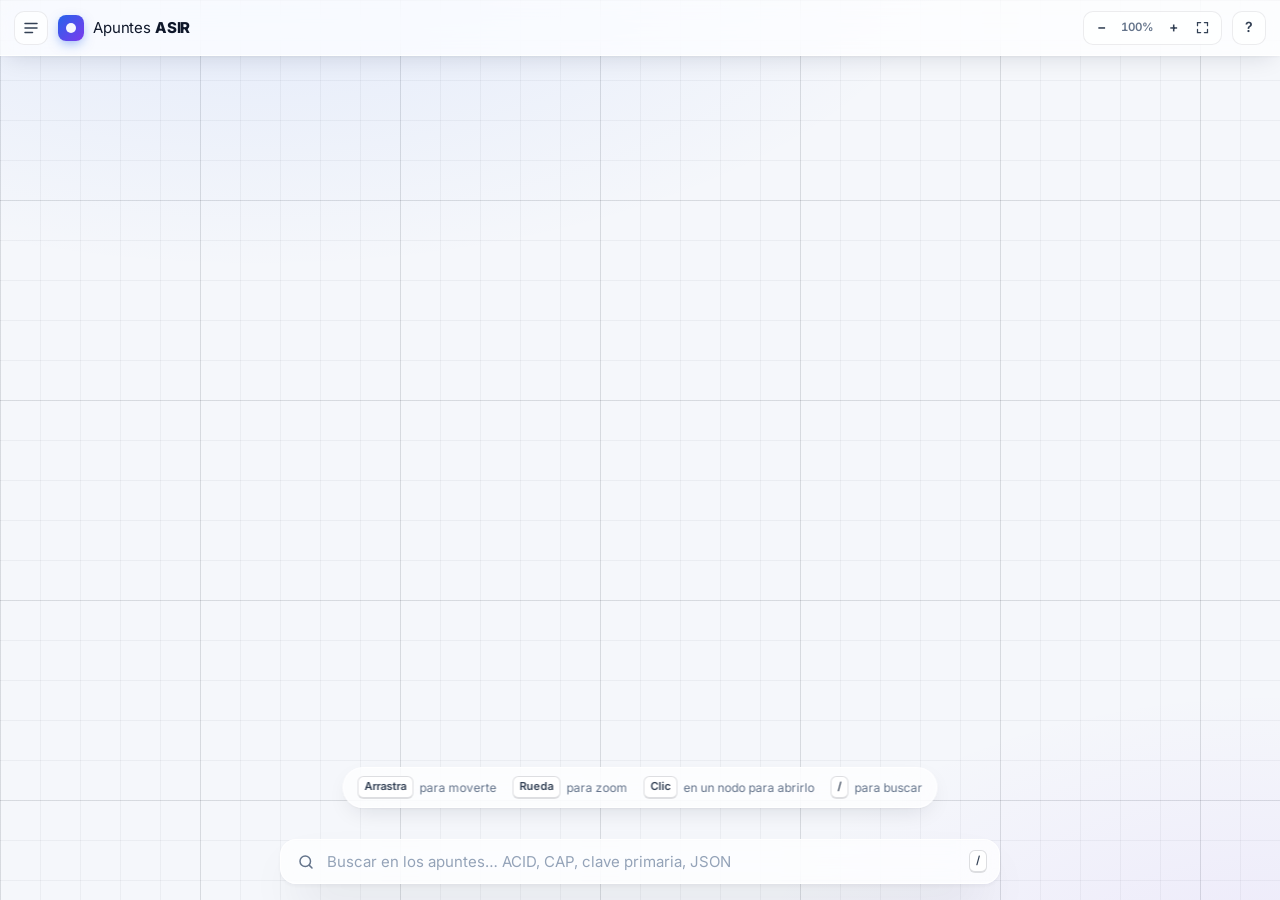
==== index.html @ 87bd4ec3 "feat(ui): index.html + estilos glass blancos (topbar, índice, panel con pestañas, buscador, ayuda)" ====
<!DOCTYPE html>
<html lang="es">
<head>
  <meta charset="UTF-8">
  <meta name="viewport" content="width=device-width, initial-scale=1.0">
  <title>Apuntes ASIR · Mapa de conocimiento</title>
  <meta name="description" content="Mapa interactivo de apuntes de ASIR: nodos navegables sobre una malla infinita, índice por materias y buscador.">
  <meta name="theme-color" content="#f5f7fb">
  <link rel="icon" href="data:image/svg+xml,%3Csvg xmlns='http://www.w3.org/2000/svg' viewBox='0 0 32 32'%3E%3Crect width='32' height='32' rx='8' fill='%232563eb'/%3E%3Ccircle cx='16' cy='16' r='4' fill='white'/%3E%3Ccircle cx='8' cy='9' r='2.5' fill='white' opacity='.8'/%3E%3Ccircle cx='24' cy='9' r='2.5' fill='white' opacity='.8'/%3E%3Ccircle cx='16' cy='26' r='2.5' fill='white' opacity='.8'/%3E%3Cpath d='M16 16L8 9M16 16l8-7M16 16v10' stroke='white' stroke-width='1.4' opacity='.7'/%3E%3C/svg%3E">
  <link rel="preconnect" href="https://fonts.googleapis.com">
  <link rel="preconnect" href="https://fonts.gstatic.com" crossorigin>
  <link href="https://fonts.googleapis.com/css2?family=Inter:wght@400;500;600;700;800&family=JetBrains+Mono:wght@400;500&display=swap" rel="stylesheet">
  <link rel="stylesheet" href="assets/style.css">
</head>
<body>

  <!-- ====== Barra superior ====== -->
  <header class="topbar glass">
    <div class="topbar-left">
      <button id="toggle-index" class="icon-btn" title="Índice (I)" aria-label="Mostrar índice">
        <svg viewBox="0 0 24 24" width="18" height="18" fill="none" stroke="currentColor" stroke-width="2" stroke-linecap="round"><path d="M4 6h16M4 12h16M4 18h10"/></svg>
      </button>
      <a class="brand" href="./" title="Inicio">
        <span class="brand-logo"></span>
        <span class="brand-text">Apuntes <strong>ASIR</strong></span>
      </a>
      <nav class="crumbs" id="crumbs" aria-label="Ruta"></nav>
    </div>
    <div class="topbar-right">
      <div class="legend" id="legend"></div>
      <div class="seg">
        <button id="zoom-out" title="Alejar (−)">−</button>
        <span id="zoom-label">100%</span>
        <button id="zoom-in" title="Acercar (+)">+</button>
        <button id="zoom-fit" title="Ver todo (F)">
          <svg viewBox="0 0 24 24" width="15" height="15" fill="none" stroke="currentColor" stroke-width="2" stroke-linecap="round"><path d="M4 9V4h5M20 9V4h-5M4 15v5h5M20 15v5h-5"/></svg>
        </button>
      </div>
      <button id="help-btn" class="icon-btn" title="Ayuda (?)" aria-label="Ayuda">?</button>
    </div>
  </header>

  <!-- ====== Índice lateral (árbol) ====== -->
  <aside id="index" class="index glass" aria-label="Índice de apuntes">
    <div class="index-head">
      <span class="index-title">Índice</span>
      <div class="index-actions">
        <button id="index-expand" class="mini" title="Expandir todo">Expandir</button>
        <button id="index-collapse" class="mini" title="Contraer todo">Contraer</button>
      </div>
    </div>
    <div class="index-body" id="index-body"></div>
    <div class="index-foot">
      <span id="stats"></span>
    </div>
  </aside>

  <!-- ====== Lienzo con malla infinita ====== -->
  <div id="viewport" class="viewport">
    <div id="world" class="world">
      <svg id="edges" class="edges"></svg>
      <div id="nodes" class="nodes"></div>
    </div>
    <div class="hint glass" id="hint">
      <span><kbd>Arrastra</kbd> para moverte</span>
      <span><kbd>Rueda</kbd> para zoom</span>
      <span><kbd>Clic</kbd> en un nodo para abrirlo</span>
      <span><kbd>/</kbd> para buscar</span>
    </div>
  </div>

  <!-- ====== Panel de detalle ====== -->
  <aside id="panel" class="panel glass" aria-hidden="true">
    <div class="panel-head">
      <div class="panel-head-text">
        <div class="panel-crumb" id="panel-crumb"></div>
        <h2 id="panel-title"></h2>
      </div>
      <div class="panel-head-actions">
        <button id="panel-prev" class="icon-btn" title="Anterior (←)">
          <svg viewBox="0 0 24 24" width="16" height="16" fill="none" stroke="currentColor" stroke-width="2" stroke-linecap="round" stroke-linejoin="round"><path d="M15 18l-6-6 6-6"/></svg>
        </button>
        <button id="panel-next" class="icon-btn" title="Siguiente (→)">
          <svg viewBox="0 0 24 24" width="16" height="16" fill="none" stroke="currentColor" stroke-width="2" stroke-linecap="round" stroke-linejoin="round"><path d="M9 18l6-6-6-6"/></svg>
        </button>
        <button id="panel-center" class="icon-btn" title="Centrar en el mapa">
          <svg viewBox="0 0 24 24" width="16" height="16" fill="none" stroke="currentColor" stroke-width="2" stroke-linecap="round"><circle cx="12" cy="12" r="3"/><path d="M12 2v4M12 18v4M2 12h4M18 12h4"/></svg>
        </button>
        <button id="panel-close" class="icon-btn" title="Cerrar (Esc)">
          <svg viewBox="0 0 24 24" width="16" height="16" fill="none" stroke="currentColor" stroke-width="2" stroke-linecap="round"><path d="M6 6l12 12M18 6L6 18"/></svg>
        </button>
      </div>
    </div>
    <div class="panel-tabs" role="tablist">
      <button class="tab active" data-tab="contenido" role="tab">Contenido</button>
      <button class="tab" data-tab="claves" role="tab">Ideas clave</button>
      <button class="tab" data-tab="relacionados" role="tab">Relacionados</button>
    </div>
    <div class="panel-body" id="panel-body">
      <section class="tabpane active" data-pane="contenido" id="pane-contenido"></section>
      <section class="tabpane" data-pane="claves" id="pane-claves"></section>
      <section class="tabpane" data-pane="relacionados" id="pane-relacionados"></section>
    </div>
    <div class="panel-foot">
      <span class="panel-foot-kind" id="panel-kind"></span>
      <span class="panel-foot-src" id="panel-src"></span>
    </div>
  </aside>

  <!-- ====== Buscador inferior ====== -->
  <div class="search-wrap" id="search-wrap">
    <div id="search-results" class="search-results glass" hidden></div>
    <div class="search-box glass">
      <svg class="search-icon" viewBox="0 0 24 24" width="18" height="18" fill="none" stroke="currentColor" stroke-width="2" stroke-linecap="round"><circle cx="11" cy="11" r="7"/><path d="M20 20l-3.5-3.5"/></svg>
      <input id="search" type="search" placeholder="Buscar en los apuntes… ACID, CAP, clave primaria, JSON" autocomplete="off" spellcheck="false" aria-label="Buscar en los apuntes">
      <div class="search-filters" id="search-filters"></div>
      <kbd class="search-kbd">/</kbd>
    </div>
  </div>

  <!-- ====== Ayuda ====== -->
  <div id="help" class="modal" hidden>
    <div class="modal-card glass">
      <div class="modal-head"><h3>Cómo usar el mapa</h3><button class="icon-btn" id="help-close" aria-label="Cerrar">✕</button></div>
      <div class="modal-body">
        <div class="help-grid">
          <div><kbd>Arrastrar</kbd><span>Moverse por la malla</span></div>
          <div><kbd>Rueda</kbd><span>Zoom en el punto del cursor</span></div>
          <div><kbd>Clic</kbd><span>Abrir un nodo en el panel</span></div>
          <div><kbd>Doble clic</kbd><span>Centrar y acercar el nodo</span></div>
          <div><kbd>/</kbd><span>Ir al buscador</span></div>
          <div><kbd>↑ ↓ Enter</kbd><span>Moverse por los resultados</span></div>
          <div><kbd>← →</kbd><span>Nodo anterior / siguiente (panel abierto)</span></div>
          <div><kbd>I</kbd><span>Mostrar u ocultar el índice</span></div>
          <div><kbd>F</kbd><span>Ver todo el mapa</span></div>
          <div><kbd>+ −</kbd><span>Zoom</span></div>
          <div><kbd>Esc</kbd><span>Cerrar panel o buscador</span></div>
        </div>
        <p class="muted">Los colores indican el tipo de nodo. La URL guarda el nodo abierto para compartir enlaces directos (<code>#xbd-ud1-4-2</code>).</p>
      </div>
    </div>
  </div>

  <script src="parseados/manifest.js"></script>
  <script src="assets/app.js"></script>
</body>
</html>
---- assets/style.css ----
/* =========================================================
   Apuntes ASIR · Mapa de conocimiento
   Tema: blanco · glassmorphism · profesional
   ========================================================= */
:root {
  --font: 'Inter', -apple-system, "Segoe UI", Roboto, Helvetica, Arial, sans-serif;
  --mono: 'JetBrains Mono', ui-monospace, SFMono-Regular, Menlo, Consolas, monospace;

  --bg: #f5f7fb;
  --bg-2: #eef2f8;
  --grid-minor: rgba(15, 23, 42, 0.045);
  --grid-major: rgba(15, 23, 42, 0.09);

  --glass: rgba(255, 255, 255, 0.72);
  --glass-strong: rgba(255, 255, 255, 0.88);
  --glass-border: rgba(255, 255, 255, 0.85);
  --stroke: rgba(15, 23, 42, 0.08);
  --stroke-2: rgba(15, 23, 42, 0.14);
  --shadow: 0 1px 2px rgba(15,23,42,.04), 0 8px 24px -8px rgba(15,23,42,.14);
  --shadow-lg: 0 2px 4px rgba(15,23,42,.05), 0 24px 48px -16px rgba(15,23,42,.22);

  --text: #0f172a;
  --text-2: #334155;
  --muted: #64748b;
  --muted-2: #94a3b8;

  --accent: #2563eb;
  --accent-soft: rgba(37, 99, 235, 0.10);
  --focus: rgba(37, 99, 235, 0.28);

  --c-materia: #2563eb;
  --c-unidad: #d97706;
  --c-tema: #2563eb;
  --c-subtema: #059669;
  --c-ejercicio: #db2777;
  --c-glosario: #7c3aed;
  --c-recursos: #0891b2;

  --topbar-h: 56px;
  --index-w: 300px;
  --panel-w: 600px;
  --r: 14px;
  --r-sm: 10px;
  --ease: cubic-bezier(.22,.61,.36,1);
}

* { box-sizing: border-box; }
html, body { height: 100%; }
body {
  margin: 0;
  font-family: var(--font);
  color: var(--text);
  background: var(--bg);
  overflow: hidden;
  line-height: 1.6;
  font-size: 14px;
  -webkit-font-smoothing: antialiased;
  text-rendering: optimizeLegibility;
}
button { font: inherit; cursor: pointer; color: inherit; }
a { color: var(--accent); text-decoration: none; }
a:hover { text-decoration: underline; }
kbd {
  font-family: var(--font); font-size: 11px; font-weight: 600; color: var(--text-2);
  background: #fff; border: 1px solid var(--stroke-2); border-bottom-width: 2px; border-radius: 6px; padding: 1px 6px;
}
[hidden] { display: none !important; }

.glass {
  background: var(--glass);
  -webkit-backdrop-filter: blur(18px) saturate(1.5);
  backdrop-filter: blur(18px) saturate(1.5);
  border: 1px solid var(--glass-border);
  box-shadow: var(--shadow);
}

.icon-btn {
  display: inline-flex; align-items: center; justify-content: center;
  width: 34px; height: 34px; border-radius: 10px;
  border: 1px solid var(--stroke); background: rgba(255,255,255,.7); color: var(--text-2);
  transition: background .15s, border-color .15s, color .15s, transform .1s;
  font-weight: 600;
}
.icon-btn:hover { background: #fff; border-color: var(--stroke-2); color: var(--text); }
.icon-btn:active { transform: scale(.96); }
.icon-btn:disabled { opacity: .4; cursor: default; }
.mini {
  font-size: 11.5px; font-weight: 600; color: var(--muted); background: transparent; border: 1px solid transparent;
  padding: 3px 8px; border-radius: 7px;
}
.mini:hover { background: rgba(15,23,42,.05); color: var(--text); }

/* ---------- Topbar ---------- */
.topbar {
  position: fixed; inset: 0 0 auto 0; height: var(--topbar-h); z-index: 50;
  display: flex; align-items: center; justify-content: space-between; gap: 16px;
  padding: 0 14px;
  border-left: none; border-right: none; border-top: none;
  border-radius: 0;
}
.topbar-left, .topbar-right { display: flex; align-items: center; gap: 10px; min-width: 0; }
.brand { display: flex; align-items: center; gap: 9px; color: var(--text); font-size: 15px; letter-spacing: -.01em; white-space: nowrap; }
.brand:hover { text-decoration: none; }
.brand-logo {
  width: 26px; height: 26px; border-radius: 8px;
  background: linear-gradient(135deg, #2563eb, #7c3aed);
  box-shadow: 0 4px 12px -2px rgba(37,99,235,.5);
  position: relative;
}
.brand-logo::after {
  content: ''; position: absolute; inset: 8px; border-radius: 50%; background: #fff; opacity: .95;
}
.brand-text strong { font-weight: 800; }
.crumbs { display: flex; align-items: center; gap: 6px; font-size: 12.5px; color: var(--muted); min-width: 0; overflow: hidden; white-space: nowrap; margin-left: 6px; }
.crumbs button { background: none; border: none; padding: 3px 7px; border-radius: 6px; color: var(--muted); font-weight: 500; }
.crumbs button:hover { background: rgba(15,23,42,.05); color: var(--text); }
.crumbs .sep { color: var(--muted-2); }
.crumbs .cur { color: var(--text); font-weight: 600; overflow: hidden; text-overflow: ellipsis; }

.legend { display: flex; gap: 12px; font-size: 11.5px; color: var(--muted); font-weight: 500; }
.legend span { display: inline-flex; align-items: center; gap: 5px; }
.legend i { width: 8px; height: 8px; border-radius: 50%; display: inline-block; }

.seg {
  display: flex; align-items: center; height: 34px; padding: 3px;
  background: rgba(255,255,255,.7); border: 1px solid var(--stroke); border-radius: 10px;
}
.seg button {
  height: 26px; min-width: 28px; padding: 0 8px; border-radius: 7px; border: none; background: transparent; color: var(--text-2);
  display: inline-flex; align-items: center; justify-content: center; font-weight: 600;
}
.seg button:hover { background: rgba(15,23,42,.06); color: var(--text); }
#zoom-label { min-width: 44px; text-align: center; font-size: 11.5px; color: var(--muted); font-variant-numeric: tabular-nums; font-weight: 600; }

/* ---------- Índice lateral ---------- */
.index {
  position: fixed; top: calc(var(--topbar-h) + 12px); left: 12px; bottom: 92px; width: var(--index-w); z-index: 40;
  border-radius: var(--r); display: flex; flex-direction: column;
  transform: translateX(-110%); opacity: 0; transition: transform .3s var(--ease), opacity .25s;
}
body.index-open .index { transform: none; opacity: 1; }
.index-head { display: flex; align-items: center; justify-content: space-between; padding: 12px 14px 8px; }
.index-title { font-size: 12px; font-weight: 700; text-transform: uppercase; letter-spacing: .08em; color: var(--muted); }
.index-actions { display: flex; gap: 2px; }
.index-body { flex: 1; overflow: auto; padding: 0 8px 8px; }
.index-foot { padding: 8px 14px 10px; border-top: 1px solid var(--stroke); font-size: 11.5px; color: var(--muted); }

.tree ul { list-style: none; margin: 0; padding-left: 14px; }
.tree > ul { padding-left: 0; }
.tree li { margin: 1px 0; }
.tree .row {
  display: flex; align-items: center; gap: 6px; padding: 5px 8px; border-radius: 8px; cursor: pointer;
  font-size: 12.5px; color: var(--text-2); line-height: 1.3; user-select: none;
}
.tree .row:hover { background: rgba(15,23,42,.05); color: var(--text); }
.tree .row.active { background: var(--accent-soft); color: var(--accent); font-weight: 600; }
.tree .row.d0 { font-weight: 700; color: var(--text); font-size: 13px; }
.tree .row.d1 { font-weight: 600; }
.tree .tw {
  width: 16px; height: 16px; flex: none; display: inline-flex; align-items: center; justify-content: center;
  color: var(--muted-2); border-radius: 4px; transition: transform .15s;
}
.tree .tw svg { width: 12px; height: 12px; }
.tree .tw:hover { background: rgba(15,23,42,.08); color: var(--text); }
.tree li.collapsed > ul { display: none; }
.tree li.collapsed > .row .tw { transform: rotate(-90deg); }
.tree .tw.leaf { visibility: hidden; }
.tree .dot { width: 7px; height: 7px; border-radius: 50%; flex: none; }
.tree .lbl { flex: 1; overflow: hidden; text-overflow: ellipsis; white-space: nowrap; }
.tree .cnt { font-size: 10.5px; color: var(--muted-2); font-weight: 600; }

/* ---------- Viewport / malla ---------- */
.viewport {
  position: fixed; inset: 0;
  cursor: grab; overflow: hidden; user-select: none;
  background-color: var(--bg);
  background-image:
    radial-gradient(1200px 600px at 20% -10%, rgba(37,99,235,.10), transparent 60%),
    radial-gradient(900px 500px at 100% 110%, rgba(124,58,237,.08), transparent 60%),
    linear-gradient(var(--grid-major) 1px, transparent 1px),
    linear-gradient(90deg, var(--grid-major) 1px, transparent 1px),
    linear-gradient(var(--grid-minor) 1px, transparent 1px),
    linear-gradient(90deg, var(--grid-minor) 1px, transparent 1px);
  background-size: 100% 100%, 100% 100%, 200px 200px, 200px 200px, 40px 40px, 40px 40px;
  background-attachment: fixed, fixed, scroll, scroll, scroll, scroll;
}
.viewport.dragging { cursor: grabbing; }
.world { position: absolute; left: 0; top: 0; transform-origin: 0 0; will-change: transform; }
.edges { position: absolute; left: 0; top: 0; overflow: visible; pointer-events: none; }
.edges path { fill: none; stroke: rgba(15,23,42,.14); stroke-width: 1.5; transition: stroke .2s, opacity .2s; }
.edges path.strong { stroke: rgba(37,99,235,.28); stroke-width: 2; }
.edges path.xref { stroke: rgba(124,58,237,.35); stroke-dasharray: 5 5; }
.edges path.hl { stroke: var(--accent); stroke-width: 2.5; opacity: 1 !important; }
.edges.dimmed path { opacity: .25; }
.nodes { position: absolute; left: 0; top: 0; }

.hint {
  position: absolute; left: 50%; bottom: 92px; transform: translateX(-50%);
  display: flex; gap: 16px; padding: 8px 14px; border-radius: 999px;
  font-size: 12px; color: var(--muted); pointer-events: none; white-space: nowrap;
  transition: opacity .5s, transform .5s;
}
.hint span { display: inline-flex; align-items: center; gap: 6px; }
.hint.hide { opacity: 0; transform: translateX(-50%) translateY(8px); }

/* ---------- Nodos ---------- */
.node {
  position: absolute;
  width: 230px; padding: 11px 13px 11px 15px;
  background: var(--glass-strong);
  -webkit-backdrop-filter: blur(10px); backdrop-filter: blur(10px);
  border: 1px solid var(--glass-border);
  border-radius: 12px;
  box-shadow: var(--shadow);
  transform: translate(-50%, -50%);
  cursor: pointer;
  transition: box-shadow .18s, transform .18s, opacity .25s, border-color .18s;
}
.node::before {
  content: ''; position: absolute; left: 0; top: 10px; bottom: 10px; width: 4px; border-radius: 0 4px 4px 0;
  background: var(--nc, var(--c-tema));
}
.node:hover { box-shadow: var(--shadow-lg); transform: translate(-50%, -50%) translateY(-2px); border-color: rgba(255,255,255,1); }
.node.active { box-shadow: 0 0 0 3px var(--focus), var(--shadow-lg); }
.node.dim { opacity: .22; }
.node.match { box-shadow: 0 0 0 3px rgba(217,119,6,.35), var(--shadow-lg); }

.node .n-kind { display: flex; align-items: center; gap: 6px; font-size: 10px; letter-spacing: .09em; text-transform: uppercase; color: var(--muted); font-weight: 700; }
.node .n-kind i { width: 6px; height: 6px; border-radius: 50%; background: var(--nc); }
.node .n-title { font-weight: 700; font-size: 13.5px; margin: 3px 0 4px; line-height: 1.3; color: var(--text); letter-spacing: -.005em; }
.node .n-sum { font-size: 11.5px; color: var(--muted); line-height: 1.45;
  display: -webkit-box; -webkit-line-clamp: 3; -webkit-box-orient: vertical; overflow: hidden; }

.node.t-materia  { --nc: var(--c-materia); width: 300px; padding: 16px 18px 16px 20px; border-radius: 16px;
  background: linear-gradient(135deg, rgba(255,255,255,.96), rgba(239,246,255,.92)); }
.node.t-materia .n-title { font-size: 18px; letter-spacing: -.01em; }
.node.t-materia .n-sum { -webkit-line-clamp: 2; }
.node.t-unidad   { --nc: var(--c-unidad); width: 270px; background: linear-gradient(135deg, rgba(255,255,255,.96), rgba(255,251,235,.9)); }
.node.t-unidad .n-title { font-size: 15px; }
.node.t-tema     { --nc: var(--c-tema); }
.node.t-subtema  { --nc: var(--c-subtema); width: 210px; }
.node.t-ejercicio{ --nc: var(--c-ejercicio); width: 210px; }
.node.t-glosario { --nc: var(--c-glosario); }
.node.t-recursos { --nc: var(--c-recursos); }

/* ---------- Panel de detalle ---------- */
.panel {
  position: fixed; top: calc(var(--topbar-h) + 12px); right: 12px; bottom: 12px; width: min(var(--panel-w), calc(100vw - 24px));
  border-radius: var(--r);
  transform: translateX(calc(100% + 24px)); opacity: 0;
  transition: transform .32s var(--ease), opacity .25s;
  z-index: 45; display: flex; flex-direction: column;
  background: var(--glass-strong);
}
.panel.open { transform: none; opacity: 1; }
.panel-head { display: flex; justify-content: space-between; align-items: flex-start; gap: 12px; padding: 16px 16px 10px 20px; }
.panel-head-text { min-width: 0; }
.panel-head h2 { margin: 0; font-size: 19px; line-height: 1.3; letter-spacing: -.012em; font-weight: 800; }
.panel-crumb { font-size: 11.5px; color: var(--muted); margin-bottom: 5px; font-weight: 500; }
.panel-crumb b { color: var(--text-2); font-weight: 600; }
.panel-head-actions { display: flex; gap: 6px; flex: none; }
.panel-tabs { display: flex; gap: 2px; padding: 0 16px; border-bottom: 1px solid var(--stroke); }
.tab {
  background: none; border: none; padding: 9px 12px; font-size: 12.5px; font-weight: 600; color: var(--muted);
  border-bottom: 2px solid transparent; margin-bottom: -1px;
}
.tab:hover { color: var(--text); }
.tab.active { color: var(--accent); border-bottom-color: var(--accent); }
.panel-body { flex: 1; overflow: auto; padding: 16px 20px 24px; font-size: 14px; color: var(--text-2); }
.tabpane { display: none; }
.tabpane.active { display: block; }
.panel-foot { display: flex; justify-content: space-between; gap: 12px; padding: 9px 20px; border-top: 1px solid var(--stroke); font-size: 11.5px; color: var(--muted); }
.panel-foot-src a { color: var(--muted); text-decoration: underline dotted; }

/* Contenido parseado */
.panel-body h4 { margin: 20px 0 8px; font-size: 12px; color: var(--muted); text-transform: uppercase; letter-spacing: .08em; font-weight: 700; }
.panel-body p { margin: 8px 0; }
.panel-body p.lead { font-size: 14.5px; color: var(--text); font-weight: 500; padding: 10px 14px; background: var(--accent-soft); border-radius: 10px; margin: 0 0 14px; }
.panel-body ul, .panel-body ol { padding-left: 22px; margin: 8px 0; }
.panel-body li { margin: 4px 0; }
.panel-body strong { color: var(--text); }
.panel-body code { font-family: var(--mono); font-size: 12px; background: rgba(15,23,42,.06); color: #1e293b; padding: 1px 6px; border-radius: 5px; }
.panel-body pre { background: #0f172a; color: #e2e8f0; border-radius: 10px; padding: 12px 14px; overflow: auto; font-size: 12.5px; line-height: 1.55; box-shadow: inset 0 0 0 1px rgba(255,255,255,.06); }
.panel-body pre code { background: none; padding: 0; color: inherit; font-size: inherit; }
.panel-body table { width: 100%; border-collapse: separate; border-spacing: 0; margin: 12px 0; font-size: 12.5px; border: 1px solid var(--stroke); border-radius: 10px; overflow: hidden; }
.panel-body th, .panel-body td { padding: 8px 10px; vertical-align: top; text-align: left; border-bottom: 1px solid var(--stroke); }
.panel-body th { background: rgba(15,23,42,.035); color: var(--text); font-weight: 700; font-size: 11.5px; text-transform: uppercase; letter-spacing: .04em; }
.panel-body tr:last-child td { border-bottom: none; }
.panel-body td + td, .panel-body th + th { border-left: 1px solid var(--stroke); }
.panel-body td pre { margin: 0; }
.panel-body dl { margin: 0; }
.panel-body dl dt { font-weight: 700; margin-top: 12px; color: var(--text); }
.panel-body dl dd { margin: 2px 0 0 0; }
.panel-body .muted { color: var(--muted); font-size: 12.5px; }
.panel-body details { border: 1px solid var(--stroke); border-radius: 10px; padding: 10px 14px; margin: 12px 0; background: rgba(255,255,255,.6); }
.panel-body details[open] { background: rgba(5,150,105,.05); border-color: rgba(5,150,105,.25); }
.panel-body summary { cursor: pointer; font-weight: 700; color: var(--c-subtema); list-style: none; display: flex; align-items: center; gap: 8px; }
.panel-body summary::-webkit-details-marker { display: none; }
.panel-body summary::before { content: '▸'; font-size: 12px; transition: transform .15s; }
.panel-body details[open] summary::before { transform: rotate(90deg); }
.panel-body mark { background: #fde68a; color: #111; padding: 0 2px; border-radius: 3px; }

.box { border: 1px solid var(--stroke); border-radius: 12px; padding: 10px 14px; margin: 14px 0; background: rgba(255,255,255,.65); position: relative; }
.box::before { content: ''; position: absolute; left: -1px; top: 10px; bottom: 10px; width: 3px; border-radius: 0 3px 3px 0; background: var(--bc, var(--accent)); }
.box-title { font-size: 11.5px; font-weight: 800; letter-spacing: .06em; text-transform: uppercase; margin-bottom: 4px; color: var(--bc, var(--accent)); }
.box.def  { --bc: var(--c-tema); background: rgba(37,99,235,.05); }
.box.tip  { --bc: var(--c-subtema); background: rgba(5,150,105,.05); }
.box.info { --bc: var(--c-recursos); background: rgba(8,145,178,.05); }
.box.warn { --bc: var(--c-unidad); background: rgba(217,119,6,.06); }
.box.danger { --bc: #dc2626; background: rgba(220,38,38,.05); }
.box.ex   { --bc: var(--c-ejercicio); background: rgba(219,39,119,.05); }

/* Ideas clave */
.keys { list-style: none; padding: 0; margin: 0; display: grid; gap: 8px; }
.keys li { display: flex; gap: 10px; align-items: flex-start; padding: 10px 12px; border-radius: 10px; background: rgba(255,255,255,.7); border: 1px solid var(--stroke); color: var(--text); font-weight: 500; }
.keys li::before { content: counter(k); counter-increment: k; flex: none; width: 22px; height: 22px; border-radius: 7px; background: var(--accent-soft); color: var(--accent); font-size: 11.5px; font-weight: 800; display: inline-flex; align-items: center; justify-content: center; }
.keys { counter-reset: k; }
.tags { display: flex; flex-wrap: wrap; gap: 6px; margin-top: 14px; }
.tag { font-size: 11px; font-weight: 600; color: var(--text-2); background: rgba(15,23,42,.05); border-radius: 999px; padding: 3px 9px; cursor: pointer; }
.tag:hover { background: var(--accent-soft); color: var(--accent); }

/* Relacionados */
.rel-group { margin-bottom: 16px; }
.rel-title { font-size: 11.5px; font-weight: 700; text-transform: uppercase; letter-spacing: .08em; color: var(--muted); margin-bottom: 8px; }
.rel-list { display: grid; gap: 6px; }
.rel {
  display: flex; align-items: center; gap: 10px; text-align: left; width: 100%;
  padding: 9px 12px; border-radius: 10px; border: 1px solid var(--stroke); background: rgba(255,255,255,.7);
  transition: background .15s, border-color .15s, transform .1s;
}
.rel:hover { background: #fff; border-color: var(--stroke-2); transform: translateX(2px); }
.rel .dot { width: 8px; height: 8px; border-radius: 50%; flex: none; }
.rel .rel-text { min-width: 0; flex: 1; }
.rel .rel-t { font-weight: 600; color: var(--text); font-size: 13px; }
.rel .rel-s { font-size: 11.5px; color: var(--muted); overflow: hidden; text-overflow: ellipsis; white-space: nowrap; }
.rel .arrow { color: var(--muted-2); }

/* ---------- Buscador ---------- */
.search-wrap {
  position: fixed; left: 50%; bottom: 16px; transform: translateX(-50%);
  width: min(720px, calc(100vw - 32px)); z-index: 60;
  transition: left .3s var(--ease), width .3s var(--ease);
}
.search-box {
  display: flex; align-items: center; gap: 10px;
  border-radius: 16px; padding: 10px 12px 10px 16px;
  box-shadow: var(--shadow-lg);
  transition: box-shadow .15s, border-color .15s;
}
.search-box:focus-within { box-shadow: 0 0 0 4px var(--focus), var(--shadow-lg); border-color: rgba(37,99,235,.4); }
.search-icon { color: var(--muted); flex: none; }
.search-box input { flex: 1; min-width: 0; background: none; border: none; outline: none; color: var(--text); font-size: 15px; font-family: var(--font); }
.search-box input::placeholder { color: var(--muted-2); }
.search-box input::-webkit-search-cancel-button { -webkit-appearance: none; }
.search-filters { display: flex; gap: 4px; }
.search-filters button { border: 1px solid transparent; background: transparent; color: var(--muted); font-size: 11.5px; font-weight: 600; padding: 4px 9px; border-radius: 999px; }
.search-filters button:hover { background: rgba(15,23,42,.05); color: var(--text); }
.search-filters button.on { background: var(--accent-soft); color: var(--accent); }
.search-kbd { flex: none; }

.search-results {
  margin-bottom: 8px; max-height: min(52vh, 520px); overflow: auto; border-radius: 16px; box-shadow: var(--shadow-lg);
  padding: 6px;
}
.sr-head { display: flex; justify-content: space-between; padding: 8px 12px 4px; font-size: 11.5px; color: var(--muted); font-weight: 600; text-transform: uppercase; letter-spacing: .06em; }
.sr-item { padding: 10px 12px; border-radius: 10px; cursor: pointer; display: flex; gap: 12px; align-items: flex-start; }
.sr-item:hover, .sr-item.sel { background: rgba(37,99,235,.07); }
.sr-dot { width: 9px; height: 9px; border-radius: 50%; margin-top: 6px; flex: none; }
.sr-text { min-width: 0; flex: 1; }
.sr-title { font-size: 13.5px; font-weight: 700; color: var(--text); }
.sr-crumb { font-size: 11px; color: var(--muted); font-weight: 500; }
.sr-snip { font-size: 12px; color: var(--text-2); margin-top: 3px; line-height: 1.45; }
.sr-snip mark, .sr-title mark { background: #fde68a; color: #111; border-radius: 3px; padding: 0 2px; }
.sr-empty { padding: 18px; font-size: 13px; color: var(--muted); text-align: center; }
.sr-kind { font-size: 10.5px; font-weight: 700; text-transform: uppercase; letter-spacing: .06em; color: var(--muted-2); flex: none; margin-top: 3px; }

/* Layout con panel / índice abiertos */
@media (min-width: 900px) {
  body.panel-open .search-wrap { left: calc((100vw - var(--panel-w) - 12px) / 2); width: min(720px, calc(100vw - var(--panel-w) - 48px)); }
  body.index-open.panel-open .search-wrap { left: calc(var(--index-w) + 12px + (100vw - var(--index-w) - var(--panel-w) - 24px) / 2); width: min(720px, calc(100vw - var(--index-w) - var(--panel-w) - 72px)); }
  body.index-open:not(.panel-open) .search-wrap { left: calc(var(--index-w) + 12px + (100vw - var(--index-w) - 12px) / 2); }
  body.panel-open .hint { display: none; }
}

/* ---------- Modal ayuda ---------- */
.modal { position: fixed; inset: 0; z-index: 100; display: flex; align-items: center; justify-content: center; background: rgba(15,23,42,.25); -webkit-backdrop-filter: blur(4px); backdrop-filter: blur(4px); }
.modal-card { width: min(560px, calc(100vw - 32px)); border-radius: 18px; background: var(--glass-strong); box-shadow: var(--shadow-lg); }
.modal-head { display: flex; justify-content: space-between; align-items: center; padding: 16px 18px 10px 22px; }
.modal-head h3 { margin: 0; font-size: 17px; letter-spacing: -.01em; }
.modal-body { padding: 4px 22px 20px; }
.help-grid { display: grid; grid-template-columns: 1fr 1fr; gap: 8px 16px; }
.help-grid div { display: flex; align-items: center; gap: 10px; font-size: 13px; color: var(--text-2); padding: 6px 0; border-bottom: 1px dashed var(--stroke); }
.help-grid kbd { min-width: 64px; text-align: center; }
.modal .muted { color: var(--muted); font-size: 12.5px; margin-top: 14px; }
.modal code { font-family: var(--mono); font-size: 12px; background: rgba(15,23,42,.06); padding: 1px 6px; border-radius: 5px; }

/* ---------- Scrollbars ---------- */
* { scrollbar-width: thin; scrollbar-color: rgba(15,23,42,.18) transparent; }
*::-webkit-scrollbar { width: 8px; height: 8px; }
*::-webkit-scrollbar-thumb { background: rgba(15,23,42,.18); border-radius: 8px; }
*::-webkit-scrollbar-track { background: transparent; }

/* ---------- Responsive ---------- */
@media (max-width: 900px) {
  .legend, .crumbs, .hint { display: none; }
  :root { --panel-w: 100vw; }
  .panel { top: var(--topbar-h); right: 0; bottom: 0; width: 100vw; border-radius: 0; }
  .index { width: min(320px, 88vw); bottom: 84px; }
  .help-grid { grid-template-columns: 1fr; }
  .search-filters { display: none; }
}
@media (prefers-reduced-motion: reduce) {
  * { transition: none !important; animation: none !important; }
}
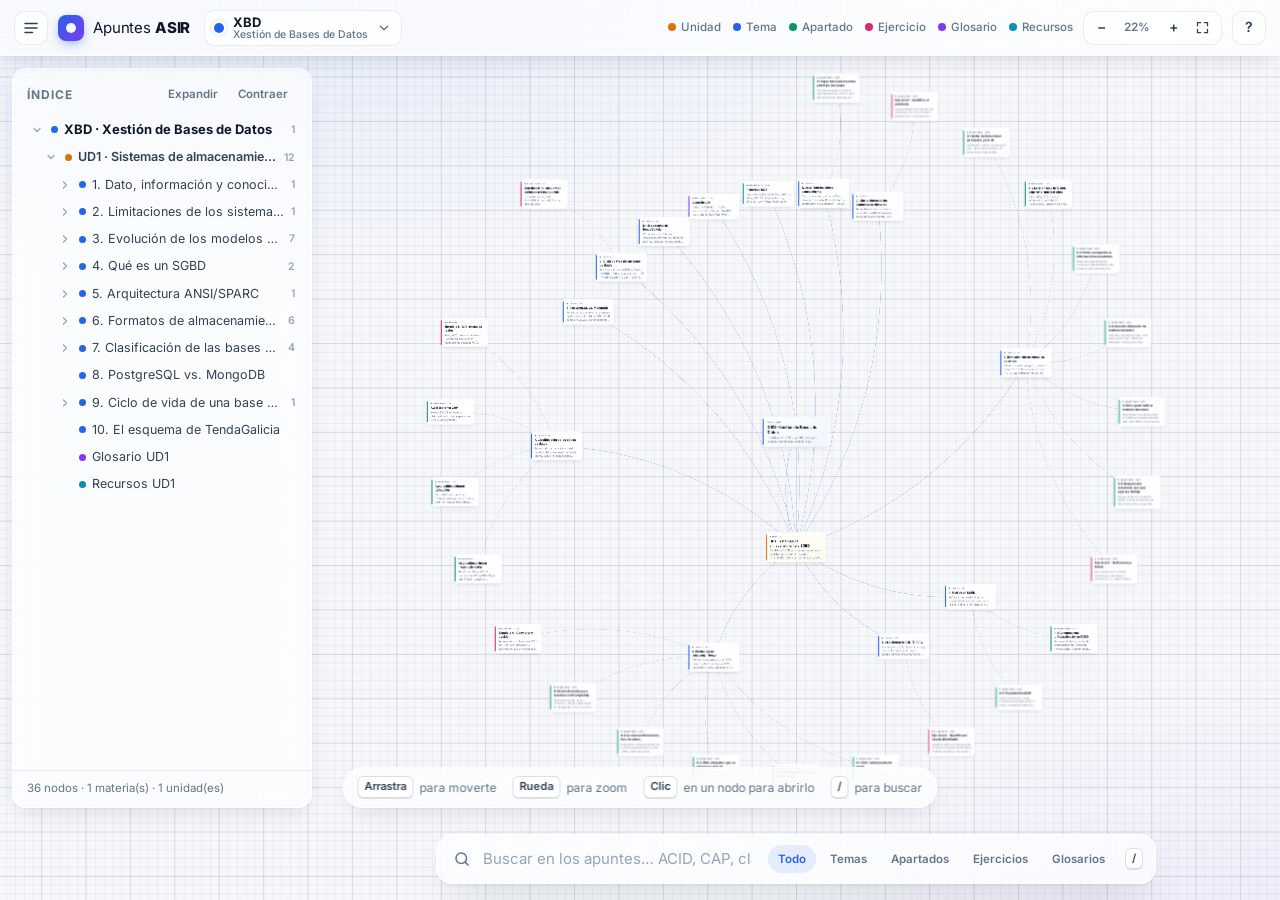
==== commit 607499b2: "feat(ui): selector de materia en la barra superior (filtra el mapa por asignatura, atajo M, persiste" ====
--- a/index.html
+++ b/index.html
@@ -24,6 +24,14 @@
         <span class="brand-logo"></span>
         <span class="brand-text">Apuntes <strong>ASIR</strong></span>
       </a>
+      <div class="mat-switch">
+        <button id="mat-btn" class="mat-btn" title="Cambiar de materia (M)" aria-haspopup="listbox" aria-expanded="false">
+          <span class="mat-dot"></span>
+          <span class="mat-text"><span class="mat-name">Materia</span><span class="mat-sub"></span></span>
+          <svg viewBox="0 0 24 24" width="14" height="14" fill="none" stroke="currentColor" stroke-width="2.2" stroke-linecap="round" stroke-linejoin="round"><path d="M6 9l6 6 6-6"/></svg>
+        </button>
+        <div id="mat-menu" class="mat-menu glass" role="listbox" hidden></div>
+      </div>
       <nav class="crumbs" id="crumbs" aria-label="Ruta"></nav>
     </div>
     <div class="topbar-right">
@@ -132,11 +140,12 @@
           <div><kbd>↑ ↓ Enter</kbd><span>Moverse por los resultados</span></div>
           <div><kbd>← →</kbd><span>Nodo anterior / siguiente (panel abierto)</span></div>
           <div><kbd>I</kbd><span>Mostrar u ocultar el índice</span></div>
+          <div><kbd>M</kbd><span>Cambiar de materia</span></div>
           <div><kbd>F</kbd><span>Ver todo el mapa</span></div>
           <div><kbd>+ −</kbd><span>Zoom</span></div>
           <div><kbd>Esc</kbd><span>Cerrar panel o buscador</span></div>
         </div>
-        <p class="muted">Los colores indican el tipo de nodo. La URL guarda el nodo abierto para compartir enlaces directos (<code>#xbd-ud1-4-2</code>).</p>
+        <p class="muted">Los colores indican el tipo de nodo. Con el selector de la barra superior cambias de materia (o ves todas a la vez). La URL guarda el nodo abierto para compartir enlaces directos (<code>#xbd-ud1-4-2</code>, <code>#lm-ud1-5-1</code>).</p>
       </div>
     </div>
   </div>
--- a/assets/style.css
+++ b/assets/style.css
@@ -116,6 +116,43 @@
 .crumbs button:hover { background: rgba(15,23,42,.05); color: var(--text); }
 .crumbs .sep { color: var(--muted-2); }
 .crumbs .cur { color: var(--text); font-weight: 600; overflow: hidden; text-overflow: ellipsis; }
+
+/* ---------- Selector de materia ---------- */
+.mat-switch { position: relative; margin-left: 4px; }
+.mat-btn {
+  display: flex; align-items: center; gap: 9px; height: 36px; padding: 0 10px 0 9px;
+  background: rgba(255,255,255,.7); border: 1px solid var(--stroke); border-radius: 10px; color: var(--text);
+  transition: background .15s, border-color .15s, box-shadow .15s;
+}
+.mat-btn:hover, .mat-btn[aria-expanded="true"] { background: #fff; border-color: var(--stroke-2); box-shadow: var(--shadow); }
+.mat-btn svg { color: var(--muted); transition: transform .18s var(--ease); }
+.mat-btn[aria-expanded="true"] svg { transform: rotate(180deg); }
+.mat-dot { width: 10px; height: 10px; border-radius: 50%; flex: none; box-shadow: 0 0 0 3px rgba(255,255,255,.9), 0 0 0 4px var(--stroke); }
+.mat-text { display: flex; flex-direction: column; align-items: flex-start; line-height: 1.1; min-width: 0; }
+.mat-name { font-size: 13px; font-weight: 700; letter-spacing: -.01em; white-space: nowrap; }
+.mat-sub { font-size: 10.5px; color: var(--muted); font-weight: 500; white-space: nowrap; max-width: 220px; overflow: hidden; text-overflow: ellipsis; }
+.mat-menu {
+  position: absolute; top: calc(100% + 8px); left: 0; width: 360px; max-width: calc(100vw - 24px); z-index: 60;
+  padding: 6px; background: var(--glass-strong); box-shadow: var(--shadow-lg);
+  animation: pop .16s var(--ease);
+}
+@keyframes pop { from { opacity: 0; transform: translateY(-6px) scale(.98); } to { opacity: 1; transform: none; } }
+.mat-menu-head { display: flex; justify-content: space-between; align-items: center; padding: 8px 10px 6px; font-size: 11px; font-weight: 700; letter-spacing: .06em; text-transform: uppercase; color: var(--muted); }
+.mat-menu-head kbd { font-size: 10px; }
+.mat-menu-sep { height: 1px; background: var(--stroke); margin: 6px 8px; }
+.mat-item {
+  display: flex; align-items: flex-start; gap: 11px; width: 100%; text-align: left; padding: 9px 10px; border-radius: 10px; border: none;
+  background: transparent; color: var(--text); position: relative;
+}
+.mat-item:hover { background: rgba(15,23,42,.05); }
+.mat-item.on { background: var(--accent-soft); }
+.mat-item-dot { width: 12px; height: 12px; border-radius: 50%; flex: none; margin-top: 3px; box-shadow: 0 0 0 3px rgba(255,255,255,.9); }
+.mat-item-text { display: flex; flex-direction: column; gap: 2px; min-width: 0; flex: 1; }
+.mat-item-title { font-size: 13.5px; font-weight: 600; line-height: 1.25; }
+.mat-item-title b { font-weight: 800; color: var(--muted); font-size: 11px; letter-spacing: .04em; margin-left: 4px; }
+.mat-item-meta { font-size: 11.5px; color: var(--muted); font-weight: 500; }
+.mat-item-desc { font-size: 11.5px; color: var(--text-2); line-height: 1.4; margin-top: 2px; }
+.mat-check { color: var(--accent); font-weight: 800; font-size: 14px; margin-top: 2px; }
 
 .legend { display: flex; gap: 12px; font-size: 11.5px; color: var(--muted); font-weight: 500; }
 .legend span { display: inline-flex; align-items: center; gap: 5px; }
@@ -352,7 +389,8 @@
 .search-box input { flex: 1; min-width: 0; background: none; border: none; outline: none; color: var(--text); font-size: 15px; font-family: var(--font); }
 .search-box input::placeholder { color: var(--muted-2); }
 .search-box input::-webkit-search-cancel-button { -webkit-appearance: none; }
-.search-filters { display: flex; gap: 4px; }
+.search-filters { display: flex; gap: 4px; flex: none; }
+.search-box input { min-width: 140px; }
 .search-filters button { border: 1px solid transparent; background: transparent; color: var(--muted); font-size: 11.5px; font-weight: 600; padding: 4px 9px; border-radius: 999px; }
 .search-filters button:hover { background: rgba(15,23,42,.05); color: var(--text); }
 .search-filters button.on { background: var(--accent-soft); color: var(--accent); }
@@ -378,6 +416,8 @@
 @media (min-width: 900px) {
   body.panel-open .search-wrap { left: calc((100vw - var(--panel-w) - 12px) / 2); width: min(720px, calc(100vw - var(--panel-w) - 48px)); }
   body.index-open.panel-open .search-wrap { left: calc(var(--index-w) + 12px + (100vw - var(--index-w) - var(--panel-w) - 24px) / 2); width: min(720px, calc(100vw - var(--index-w) - var(--panel-w) - 72px)); }
+  body.index-open.panel-open .search-filters { display: none; }
+  body.index-open.panel-open .search-wrap:focus-within .search-filters { display: none; }
   body.index-open:not(.panel-open) .search-wrap { left: calc(var(--index-w) + 12px + (100vw - var(--index-w) - 12px) / 2); }
   body.panel-open .hint { display: none; }
 }
@@ -403,6 +443,9 @@
 /* ---------- Responsive ---------- */
 @media (max-width: 900px) {
   .legend, .crumbs, .hint { display: none; }
+  .brand-text { display: none; }
+  .mat-sub { display: none; }
+  .mat-menu { position: fixed; left: 12px; right: 12px; top: calc(var(--topbar-h) + 8px); width: auto; }
   :root { --panel-w: 100vw; }
   .panel { top: var(--topbar-h); right: 0; bottom: 0; width: 100vw; border-radius: 0; }
   .index { width: min(320px, 88vw); bottom: 84px; }
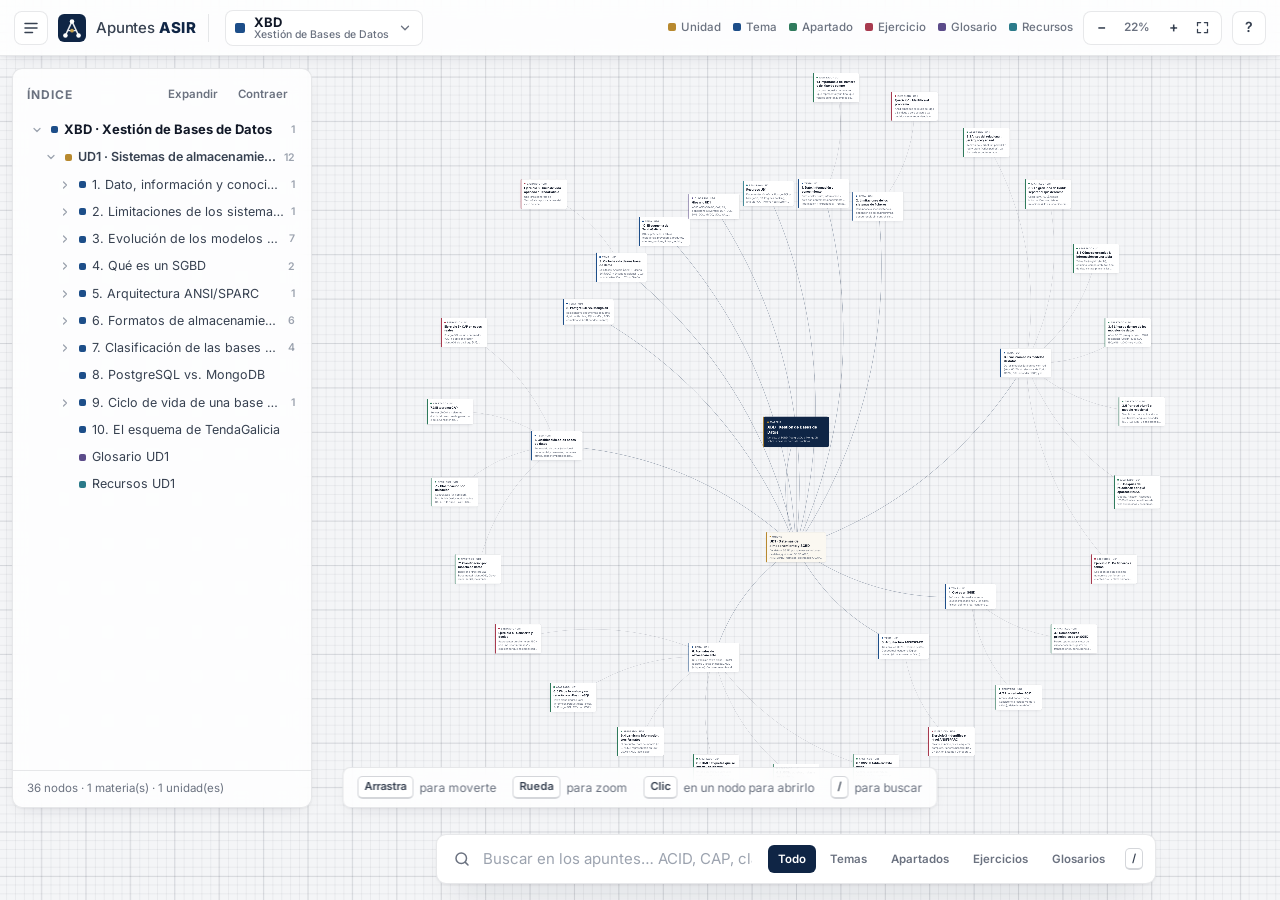
==== commit 7cdcedbb: "style: logo propio (SVG) y rediseño sobrio azul marino/latón sin gradientes ni glass exagerado" ====
--- a/index.html
+++ b/index.html
@@ -5,8 +5,8 @@
   <meta name="viewport" content="width=device-width, initial-scale=1.0">
   <title>Apuntes ASIR · Mapa de conocimiento</title>
   <meta name="description" content="Mapa interactivo de apuntes de ASIR: nodos navegables sobre una malla infinita, índice por materias y buscador.">
-  <meta name="theme-color" content="#f5f7fb">
-  <link rel="icon" href="data:image/svg+xml,%3Csvg xmlns='http://www.w3.org/2000/svg' viewBox='0 0 32 32'%3E%3Crect width='32' height='32' rx='8' fill='%232563eb'/%3E%3Ccircle cx='16' cy='16' r='4' fill='white'/%3E%3Ccircle cx='8' cy='9' r='2.5' fill='white' opacity='.8'/%3E%3Ccircle cx='24' cy='9' r='2.5' fill='white' opacity='.8'/%3E%3Ccircle cx='16' cy='26' r='2.5' fill='white' opacity='.8'/%3E%3Cpath d='M16 16L8 9M16 16l8-7M16 16v10' stroke='white' stroke-width='1.4' opacity='.7'/%3E%3C/svg%3E">
+  <meta name="theme-color" content="#0f2545">
+  <link rel="icon" type="image/svg+xml" href="assets/logo.svg">
   <link rel="preconnect" href="https://fonts.googleapis.com">
   <link rel="preconnect" href="https://fonts.gstatic.com" crossorigin>
   <link href="https://fonts.googleapis.com/css2?family=Inter:wght@400;500;600;700;800&family=JetBrains+Mono:wght@400;500&display=swap" rel="stylesheet">
@@ -21,7 +21,7 @@
         <svg viewBox="0 0 24 24" width="18" height="18" fill="none" stroke="currentColor" stroke-width="2" stroke-linecap="round"><path d="M4 6h16M4 12h16M4 18h10"/></svg>
       </button>
       <a class="brand" href="./" title="Inicio">
-        <span class="brand-logo"></span>
+        <img class="brand-logo" src="assets/logo.svg" alt="" width="28" height="28">
         <span class="brand-text">Apuntes <strong>ASIR</strong></span>
       </a>
       <div class="mat-switch">
--- a/assets/style.css
+++ b/assets/style.css
@@ -1,46 +1,48 @@
 /* =========================================================
    Apuntes ASIR · Mapa de conocimiento
-   Tema: blanco · glassmorphism · profesional
+   Tema: blanco · sobrio · profesional (azul marino + latón)
    ========================================================= */
 :root {
   --font: 'Inter', -apple-system, "Segoe UI", Roboto, Helvetica, Arial, sans-serif;
   --mono: 'JetBrains Mono', ui-monospace, SFMono-Regular, Menlo, Consolas, monospace;
 
-  --bg: #f5f7fb;
-  --bg-2: #eef2f8;
-  --grid-minor: rgba(15, 23, 42, 0.045);
-  --grid-major: rgba(15, 23, 42, 0.09);
-
-  --glass: rgba(255, 255, 255, 0.72);
-  --glass-strong: rgba(255, 255, 255, 0.88);
-  --glass-border: rgba(255, 255, 255, 0.85);
-  --stroke: rgba(15, 23, 42, 0.08);
-  --stroke-2: rgba(15, 23, 42, 0.14);
-  --shadow: 0 1px 2px rgba(15,23,42,.04), 0 8px 24px -8px rgba(15,23,42,.14);
-  --shadow-lg: 0 2px 4px rgba(15,23,42,.05), 0 24px 48px -16px rgba(15,23,42,.22);
-
-  --text: #0f172a;
-  --text-2: #334155;
-  --muted: #64748b;
-  --muted-2: #94a3b8;
-
-  --accent: #2563eb;
-  --accent-soft: rgba(37, 99, 235, 0.10);
-  --focus: rgba(37, 99, 235, 0.28);
-
-  --c-materia: #2563eb;
-  --c-unidad: #d97706;
-  --c-tema: #2563eb;
-  --c-subtema: #059669;
-  --c-ejercicio: #db2777;
-  --c-glosario: #7c3aed;
-  --c-recursos: #0891b2;
+  --bg: #f4f5f7;
+  --bg-2: #eceef2;
+  --grid-minor: rgba(20, 30, 50, 0.05);
+  --grid-major: rgba(20, 30, 50, 0.10);
+
+  --glass: rgba(255, 255, 255, 0.86);
+  --glass-strong: rgba(255, 255, 255, 0.96);
+  --glass-border: rgba(20, 30, 50, 0.10);
+  --stroke: rgba(20, 30, 50, 0.10);
+  --stroke-2: rgba(20, 30, 50, 0.18);
+  --shadow: 0 1px 2px rgba(15,23,42,.05), 0 6px 18px -8px rgba(15,23,42,.14);
+  --shadow-lg: 0 1px 3px rgba(15,23,42,.06), 0 18px 40px -18px rgba(15,23,42,.24);
+
+  --text: #111827;
+  --text-2: #374151;
+  --muted: #6b7280;
+  --muted-2: #9ca3af;
+
+  --navy: #0f2545;
+  --brass: #b8892f;
+  --accent: var(--navy);
+  --accent-soft: rgba(15, 37, 69, 0.08);
+  --focus: rgba(15, 37, 69, 0.22);
+
+  --c-materia: #0f2545;
+  --c-unidad: #b8892f;
+  --c-tema: #1d4e89;
+  --c-subtema: #2f7a5c;
+  --c-ejercicio: #a83a4f;
+  --c-glosario: #5b4b8a;
+  --c-recursos: #2b7a8a;
 
   --topbar-h: 56px;
   --index-w: 300px;
   --panel-w: 600px;
-  --r: 14px;
-  --r-sm: 10px;
+  --r: 10px;
+  --r-sm: 8px;
   --ease: cubic-bezier(.22,.61,.36,1);
 }
 
@@ -62,22 +64,22 @@
 a:hover { text-decoration: underline; }
 kbd {
   font-family: var(--font); font-size: 11px; font-weight: 600; color: var(--text-2);
-  background: #fff; border: 1px solid var(--stroke-2); border-bottom-width: 2px; border-radius: 6px; padding: 1px 6px;
+  background: #fff; border: 1px solid var(--stroke-2); border-bottom-width: 2px; border-radius: 5px; padding: 1px 6px;
 }
 [hidden] { display: none !important; }
 
 .glass {
   background: var(--glass);
-  -webkit-backdrop-filter: blur(18px) saturate(1.5);
-  backdrop-filter: blur(18px) saturate(1.5);
+  -webkit-backdrop-filter: blur(10px);
+  backdrop-filter: blur(10px);
   border: 1px solid var(--glass-border);
   box-shadow: var(--shadow);
 }
 
 .icon-btn {
   display: inline-flex; align-items: center; justify-content: center;
-  width: 34px; height: 34px; border-radius: 10px;
-  border: 1px solid var(--stroke); background: rgba(255,255,255,.7); color: var(--text-2);
+  width: 34px; height: 34px; border-radius: var(--r-sm);
+  border: 1px solid var(--stroke); background: #fff; color: var(--text-2);
   transition: background .15s, border-color .15s, color .15s, transform .1s;
   font-weight: 600;
 }
@@ -99,18 +101,11 @@
   border-radius: 0;
 }
 .topbar-left, .topbar-right { display: flex; align-items: center; gap: 10px; min-width: 0; }
-.brand { display: flex; align-items: center; gap: 9px; color: var(--text); font-size: 15px; letter-spacing: -.01em; white-space: nowrap; }
+.brand { display: flex; align-items: center; gap: 10px; color: var(--text); font-size: 15px; letter-spacing: -.01em; white-space: nowrap; padding-right: 12px; border-right: 1px solid var(--stroke); margin-right: 2px; }
 .brand:hover { text-decoration: none; }
-.brand-logo {
-  width: 26px; height: 26px; border-radius: 8px;
-  background: linear-gradient(135deg, #2563eb, #7c3aed);
-  box-shadow: 0 4px 12px -2px rgba(37,99,235,.5);
-  position: relative;
-}
-.brand-logo::after {
-  content: ''; position: absolute; inset: 8px; border-radius: 50%; background: #fff; opacity: .95;
-}
-.brand-text strong { font-weight: 800; }
+.brand-logo { width: 28px; height: 28px; display: block; }
+.brand-text { font-weight: 500; color: var(--text-2); }
+.brand-text strong { font-weight: 800; color: var(--navy); letter-spacing: .02em; }
 .crumbs { display: flex; align-items: center; gap: 6px; font-size: 12.5px; color: var(--muted); min-width: 0; overflow: hidden; white-space: nowrap; margin-left: 6px; }
 .crumbs button { background: none; border: none; padding: 3px 7px; border-radius: 6px; color: var(--muted); font-weight: 500; }
 .crumbs button:hover { background: rgba(15,23,42,.05); color: var(--text); }
@@ -121,19 +116,19 @@
 .mat-switch { position: relative; margin-left: 4px; }
 .mat-btn {
   display: flex; align-items: center; gap: 9px; height: 36px; padding: 0 10px 0 9px;
-  background: rgba(255,255,255,.7); border: 1px solid var(--stroke); border-radius: 10px; color: var(--text);
+  background: #fff; border: 1px solid var(--stroke); border-radius: var(--r-sm); color: var(--text);
   transition: background .15s, border-color .15s, box-shadow .15s;
 }
 .mat-btn:hover, .mat-btn[aria-expanded="true"] { background: #fff; border-color: var(--stroke-2); box-shadow: var(--shadow); }
 .mat-btn svg { color: var(--muted); transition: transform .18s var(--ease); }
 .mat-btn[aria-expanded="true"] svg { transform: rotate(180deg); }
-.mat-dot { width: 10px; height: 10px; border-radius: 50%; flex: none; box-shadow: 0 0 0 3px rgba(255,255,255,.9), 0 0 0 4px var(--stroke); }
+.mat-dot { width: 10px; height: 10px; border-radius: 2px; flex: none; }
 .mat-text { display: flex; flex-direction: column; align-items: flex-start; line-height: 1.1; min-width: 0; }
 .mat-name { font-size: 13px; font-weight: 700; letter-spacing: -.01em; white-space: nowrap; }
 .mat-sub { font-size: 10.5px; color: var(--muted); font-weight: 500; white-space: nowrap; max-width: 220px; overflow: hidden; text-overflow: ellipsis; }
 .mat-menu {
   position: absolute; top: calc(100% + 8px); left: 0; width: 360px; max-width: calc(100vw - 24px); z-index: 60;
-  padding: 6px; background: var(--glass-strong); box-shadow: var(--shadow-lg);
+  padding: 6px; background: #fff; box-shadow: var(--shadow-lg); border-radius: var(--r);
   animation: pop .16s var(--ease);
 }
 @keyframes pop { from { opacity: 0; transform: translateY(-6px) scale(.98); } to { opacity: 1; transform: none; } }
@@ -141,12 +136,12 @@
 .mat-menu-head kbd { font-size: 10px; }
 .mat-menu-sep { height: 1px; background: var(--stroke); margin: 6px 8px; }
 .mat-item {
-  display: flex; align-items: flex-start; gap: 11px; width: 100%; text-align: left; padding: 9px 10px; border-radius: 10px; border: none;
+  display: flex; align-items: flex-start; gap: 11px; width: 100%; text-align: left; padding: 9px 10px; border-radius: var(--r-sm); border: none;
   background: transparent; color: var(--text); position: relative;
 }
 .mat-item:hover { background: rgba(15,23,42,.05); }
 .mat-item.on { background: var(--accent-soft); }
-.mat-item-dot { width: 12px; height: 12px; border-radius: 50%; flex: none; margin-top: 3px; box-shadow: 0 0 0 3px rgba(255,255,255,.9); }
+.mat-item-dot { width: 12px; height: 12px; border-radius: 3px; flex: none; margin-top: 3px; }
 .mat-item-text { display: flex; flex-direction: column; gap: 2px; min-width: 0; flex: 1; }
 .mat-item-title { font-size: 13.5px; font-weight: 600; line-height: 1.25; }
 .mat-item-title b { font-weight: 800; color: var(--muted); font-size: 11px; letter-spacing: .04em; margin-left: 4px; }
@@ -156,14 +151,14 @@
 
 .legend { display: flex; gap: 12px; font-size: 11.5px; color: var(--muted); font-weight: 500; }
 .legend span { display: inline-flex; align-items: center; gap: 5px; }
-.legend i { width: 8px; height: 8px; border-radius: 50%; display: inline-block; }
+.legend i { width: 8px; height: 8px; border-radius: 2px; display: inline-block; }
 
 .seg {
   display: flex; align-items: center; height: 34px; padding: 3px;
-  background: rgba(255,255,255,.7); border: 1px solid var(--stroke); border-radius: 10px;
+  background: #fff; border: 1px solid var(--stroke); border-radius: var(--r-sm);
 }
 .seg button {
-  height: 26px; min-width: 28px; padding: 0 8px; border-radius: 7px; border: none; background: transparent; color: var(--text-2);
+  height: 26px; min-width: 28px; padding: 0 8px; border-radius: 6px; border: none; background: transparent; color: var(--text-2);
   display: inline-flex; align-items: center; justify-content: center; font-weight: 600;
 }
 .seg button:hover { background: rgba(15,23,42,.06); color: var(--text); }
@@ -186,7 +181,7 @@
 .tree > ul { padding-left: 0; }
 .tree li { margin: 1px 0; }
 .tree .row {
-  display: flex; align-items: center; gap: 6px; padding: 5px 8px; border-radius: 8px; cursor: pointer;
+  display: flex; align-items: center; gap: 6px; padding: 5px 8px; border-radius: 6px; cursor: pointer;
   font-size: 12.5px; color: var(--text-2); line-height: 1.3; user-select: none;
 }
 .tree .row:hover { background: rgba(15,23,42,.05); color: var(--text); }
@@ -202,7 +197,7 @@
 .tree li.collapsed > ul { display: none; }
 .tree li.collapsed > .row .tw { transform: rotate(-90deg); }
 .tree .tw.leaf { visibility: hidden; }
-.tree .dot { width: 7px; height: 7px; border-radius: 50%; flex: none; }
+.tree .dot { width: 7px; height: 7px; border-radius: 2px; flex: none; }
 .tree .lbl { flex: 1; overflow: hidden; text-overflow: ellipsis; white-space: nowrap; }
 .tree .cnt { font-size: 10.5px; color: var(--muted-2); font-weight: 600; }
 
@@ -212,8 +207,8 @@
   cursor: grab; overflow: hidden; user-select: none;
   background-color: var(--bg);
   background-image:
-    radial-gradient(1200px 600px at 20% -10%, rgba(37,99,235,.10), transparent 60%),
-    radial-gradient(900px 500px at 100% 110%, rgba(124,58,237,.08), transparent 60%),
+    linear-gradient(transparent, transparent),
+    linear-gradient(transparent, transparent),
     linear-gradient(var(--grid-major) 1px, transparent 1px),
     linear-gradient(90deg, var(--grid-major) 1px, transparent 1px),
     linear-gradient(var(--grid-minor) 1px, transparent 1px),
@@ -224,16 +219,16 @@
 .viewport.dragging { cursor: grabbing; }
 .world { position: absolute; left: 0; top: 0; transform-origin: 0 0; will-change: transform; }
 .edges { position: absolute; left: 0; top: 0; overflow: visible; pointer-events: none; }
-.edges path { fill: none; stroke: rgba(15,23,42,.14); stroke-width: 1.5; transition: stroke .2s, opacity .2s; }
-.edges path.strong { stroke: rgba(37,99,235,.28); stroke-width: 2; }
-.edges path.xref { stroke: rgba(124,58,237,.35); stroke-dasharray: 5 5; }
-.edges path.hl { stroke: var(--accent); stroke-width: 2.5; opacity: 1 !important; }
+.edges path { fill: none; stroke: rgba(20,30,50,.16); stroke-width: 1.5; transition: stroke .2s, opacity .2s; }
+.edges path.strong { stroke: rgba(15,37,69,.30); stroke-width: 2; }
+.edges path.xref { stroke: rgba(184,137,47,.55); stroke-dasharray: 5 5; }
+.edges path.hl { stroke: var(--brass); stroke-width: 2.5; opacity: 1 !important; }
 .edges.dimmed path { opacity: .25; }
 .nodes { position: absolute; left: 0; top: 0; }
 
 .hint {
   position: absolute; left: 50%; bottom: 92px; transform: translateX(-50%);
-  display: flex; gap: 16px; padding: 8px 14px; border-radius: 999px;
+  display: flex; gap: 16px; padding: 8px 14px; border-radius: var(--r-sm);
   font-size: 12px; color: var(--muted); pointer-events: none; white-space: nowrap;
   transition: opacity .5s, transform .5s;
 }
@@ -244,35 +239,37 @@
 .node {
   position: absolute;
   width: 230px; padding: 11px 13px 11px 15px;
-  background: var(--glass-strong);
-  -webkit-backdrop-filter: blur(10px); backdrop-filter: blur(10px);
-  border: 1px solid var(--glass-border);
-  border-radius: 12px;
+  background: #fff;
+  border: 1px solid var(--stroke);
+  border-radius: var(--r-sm);
   box-shadow: var(--shadow);
   transform: translate(-50%, -50%);
   cursor: pointer;
   transition: box-shadow .18s, transform .18s, opacity .25s, border-color .18s;
 }
 .node::before {
-  content: ''; position: absolute; left: 0; top: 10px; bottom: 10px; width: 4px; border-radius: 0 4px 4px 0;
+  content: ''; position: absolute; left: -1px; top: -1px; bottom: -1px; width: 4px; border-radius: var(--r-sm) 0 0 var(--r-sm);
   background: var(--nc, var(--c-tema));
 }
-.node:hover { box-shadow: var(--shadow-lg); transform: translate(-50%, -50%) translateY(-2px); border-color: rgba(255,255,255,1); }
-.node.active { box-shadow: 0 0 0 3px var(--focus), var(--shadow-lg); }
+.node:hover { box-shadow: var(--shadow-lg); transform: translate(-50%, -50%) translateY(-2px); border-color: var(--stroke-2); }
+.node.active { border-color: var(--navy); box-shadow: 0 0 0 3px var(--focus), var(--shadow-lg); }
 .node.dim { opacity: .22; }
-.node.match { box-shadow: 0 0 0 3px rgba(217,119,6,.35), var(--shadow-lg); }
+.node.match { border-color: var(--brass); box-shadow: 0 0 0 3px rgba(184,137,47,.28), var(--shadow-lg); }
 
 .node .n-kind { display: flex; align-items: center; gap: 6px; font-size: 10px; letter-spacing: .09em; text-transform: uppercase; color: var(--muted); font-weight: 700; }
-.node .n-kind i { width: 6px; height: 6px; border-radius: 50%; background: var(--nc); }
+.node .n-kind i { width: 6px; height: 6px; border-radius: 1px; background: var(--nc); }
 .node .n-title { font-weight: 700; font-size: 13.5px; margin: 3px 0 4px; line-height: 1.3; color: var(--text); letter-spacing: -.005em; }
 .node .n-sum { font-size: 11.5px; color: var(--muted); line-height: 1.45;
   display: -webkit-box; -webkit-line-clamp: 3; -webkit-box-orient: vertical; overflow: hidden; }
 
-.node.t-materia  { --nc: var(--c-materia); width: 300px; padding: 16px 18px 16px 20px; border-radius: 16px;
-  background: linear-gradient(135deg, rgba(255,255,255,.96), rgba(239,246,255,.92)); }
-.node.t-materia .n-title { font-size: 18px; letter-spacing: -.01em; }
-.node.t-materia .n-sum { -webkit-line-clamp: 2; }
-.node.t-unidad   { --nc: var(--c-unidad); width: 270px; background: linear-gradient(135deg, rgba(255,255,255,.96), rgba(255,251,235,.9)); }
+.node.t-materia  { --nc: var(--c-materia); width: 300px; padding: 16px 18px 16px 20px; border-radius: var(--r);
+  background: var(--navy); border-color: var(--navy); color: #fff; }
+.node.t-materia::before { background: var(--brass); border-radius: var(--r) 0 0 var(--r); }
+.node.t-materia .n-title { font-size: 18px; letter-spacing: -.01em; color: #fff; }
+.node.t-materia .n-kind { color: rgba(255,255,255,.7); }
+.node.t-materia .n-kind i { background: var(--brass); }
+.node.t-materia .n-sum { -webkit-line-clamp: 2; color: rgba(255,255,255,.78); }
+.node.t-unidad   { --nc: var(--c-unidad); width: 270px; background: #fbf8f1; }
 .node.t-unidad .n-title { font-size: 15px; }
 .node.t-tema     { --nc: var(--c-tema); }
 .node.t-subtema  { --nc: var(--c-subtema); width: 210px; }
@@ -292,7 +289,7 @@
 .panel.open { transform: none; opacity: 1; }
 .panel-head { display: flex; justify-content: space-between; align-items: flex-start; gap: 12px; padding: 16px 16px 10px 20px; }
 .panel-head-text { min-width: 0; }
-.panel-head h2 { margin: 0; font-size: 19px; line-height: 1.3; letter-spacing: -.012em; font-weight: 800; }
+.panel-head h2 { margin: 0; font-size: 19px; line-height: 1.3; letter-spacing: -.012em; font-weight: 800; color: var(--navy); }
 .panel-crumb { font-size: 11.5px; color: var(--muted); margin-bottom: 5px; font-weight: 500; }
 .panel-crumb b { color: var(--text-2); font-weight: 600; }
 .panel-head-actions { display: flex; gap: 6px; flex: none; }
@@ -312,14 +309,14 @@
 /* Contenido parseado */
 .panel-body h4 { margin: 20px 0 8px; font-size: 12px; color: var(--muted); text-transform: uppercase; letter-spacing: .08em; font-weight: 700; }
 .panel-body p { margin: 8px 0; }
-.panel-body p.lead { font-size: 14.5px; color: var(--text); font-weight: 500; padding: 10px 14px; background: var(--accent-soft); border-radius: 10px; margin: 0 0 14px; }
+.panel-body p.lead { font-size: 14.5px; color: var(--text); font-weight: 500; padding: 10px 14px; background: var(--accent-soft); border-left: 3px solid var(--navy); border-radius: 0 var(--r-sm) var(--r-sm) 0; margin: 0 0 14px; }
 .panel-body ul, .panel-body ol { padding-left: 22px; margin: 8px 0; }
 .panel-body li { margin: 4px 0; }
 .panel-body strong { color: var(--text); }
 .panel-body code { font-family: var(--mono); font-size: 12px; background: rgba(15,23,42,.06); color: #1e293b; padding: 1px 6px; border-radius: 5px; }
-.panel-body pre { background: #0f172a; color: #e2e8f0; border-radius: 10px; padding: 12px 14px; overflow: auto; font-size: 12.5px; line-height: 1.55; box-shadow: inset 0 0 0 1px rgba(255,255,255,.06); }
+.panel-body pre { background: #0f2545; color: #e5e9f0; border-radius: var(--r-sm); padding: 12px 14px; overflow: auto; font-size: 12.5px; line-height: 1.55; box-shadow: inset 0 0 0 1px rgba(255,255,255,.06); }
 .panel-body pre code { background: none; padding: 0; color: inherit; font-size: inherit; }
-.panel-body table { width: 100%; border-collapse: separate; border-spacing: 0; margin: 12px 0; font-size: 12.5px; border: 1px solid var(--stroke); border-radius: 10px; overflow: hidden; }
+.panel-body table { width: 100%; border-collapse: separate; border-spacing: 0; margin: 12px 0; font-size: 12.5px; border: 1px solid var(--stroke); border-radius: var(--r-sm); overflow: hidden; }
 .panel-body th, .panel-body td { padding: 8px 10px; vertical-align: top; text-align: left; border-bottom: 1px solid var(--stroke); }
 .panel-body th { background: rgba(15,23,42,.035); color: var(--text); font-weight: 700; font-size: 11.5px; text-transform: uppercase; letter-spacing: .04em; }
 .panel-body tr:last-child td { border-bottom: none; }
@@ -329,31 +326,30 @@
 .panel-body dl dt { font-weight: 700; margin-top: 12px; color: var(--text); }
 .panel-body dl dd { margin: 2px 0 0 0; }
 .panel-body .muted { color: var(--muted); font-size: 12.5px; }
-.panel-body details { border: 1px solid var(--stroke); border-radius: 10px; padding: 10px 14px; margin: 12px 0; background: rgba(255,255,255,.6); }
-.panel-body details[open] { background: rgba(5,150,105,.05); border-color: rgba(5,150,105,.25); }
+.panel-body details { border: 1px solid var(--stroke); border-radius: var(--r-sm); padding: 10px 14px; margin: 12px 0; background: #fff; }
+.panel-body details[open] { background: rgba(47,122,92,.05); border-color: rgba(47,122,92,.3); }
 .panel-body summary { cursor: pointer; font-weight: 700; color: var(--c-subtema); list-style: none; display: flex; align-items: center; gap: 8px; }
 .panel-body summary::-webkit-details-marker { display: none; }
 .panel-body summary::before { content: '▸'; font-size: 12px; transition: transform .15s; }
 .panel-body details[open] summary::before { transform: rotate(90deg); }
-.panel-body mark { background: #fde68a; color: #111; padding: 0 2px; border-radius: 3px; }
-
-.box { border: 1px solid var(--stroke); border-radius: 12px; padding: 10px 14px; margin: 14px 0; background: rgba(255,255,255,.65); position: relative; }
-.box::before { content: ''; position: absolute; left: -1px; top: 10px; bottom: 10px; width: 3px; border-radius: 0 3px 3px 0; background: var(--bc, var(--accent)); }
+.panel-body mark { background: #f3e2b3; color: #111; padding: 0 2px; border-radius: 2px; }
+
+.box { border: 1px solid var(--stroke); border-left: 3px solid var(--bc, var(--accent)); border-radius: 0 var(--r-sm) var(--r-sm) 0; padding: 10px 14px; margin: 14px 0; background: #fff; position: relative; }
 .box-title { font-size: 11.5px; font-weight: 800; letter-spacing: .06em; text-transform: uppercase; margin-bottom: 4px; color: var(--bc, var(--accent)); }
-.box.def  { --bc: var(--c-tema); background: rgba(37,99,235,.05); }
-.box.tip  { --bc: var(--c-subtema); background: rgba(5,150,105,.05); }
-.box.info { --bc: var(--c-recursos); background: rgba(8,145,178,.05); }
-.box.warn { --bc: var(--c-unidad); background: rgba(217,119,6,.06); }
-.box.danger { --bc: #dc2626; background: rgba(220,38,38,.05); }
-.box.ex   { --bc: var(--c-ejercicio); background: rgba(219,39,119,.05); }
+.box.def  { --bc: var(--c-tema); background: rgba(29,78,137,.045); }
+.box.tip  { --bc: var(--c-subtema); background: rgba(47,122,92,.05); }
+.box.info { --bc: var(--c-recursos); background: rgba(43,122,138,.05); }
+.box.warn { --bc: var(--c-unidad); background: rgba(184,137,47,.07); }
+.box.danger { --bc: #b42318; background: rgba(180,35,24,.05); }
+.box.ex   { --bc: var(--c-ejercicio); background: rgba(168,58,79,.05); }
 
 /* Ideas clave */
 .keys { list-style: none; padding: 0; margin: 0; display: grid; gap: 8px; }
-.keys li { display: flex; gap: 10px; align-items: flex-start; padding: 10px 12px; border-radius: 10px; background: rgba(255,255,255,.7); border: 1px solid var(--stroke); color: var(--text); font-weight: 500; }
-.keys li::before { content: counter(k); counter-increment: k; flex: none; width: 22px; height: 22px; border-radius: 7px; background: var(--accent-soft); color: var(--accent); font-size: 11.5px; font-weight: 800; display: inline-flex; align-items: center; justify-content: center; }
+.keys li { display: flex; gap: 10px; align-items: flex-start; padding: 10px 12px; border-radius: var(--r-sm); background: #fff; border: 1px solid var(--stroke); color: var(--text); font-weight: 500; }
+.keys li::before { content: counter(k); counter-increment: k; flex: none; width: 22px; height: 22px; border-radius: 5px; background: var(--navy); color: #fff; font-size: 11.5px; font-weight: 800; display: inline-flex; align-items: center; justify-content: center; }
 .keys { counter-reset: k; }
 .tags { display: flex; flex-wrap: wrap; gap: 6px; margin-top: 14px; }
-.tag { font-size: 11px; font-weight: 600; color: var(--text-2); background: rgba(15,23,42,.05); border-radius: 999px; padding: 3px 9px; cursor: pointer; }
+.tag { font-size: 11px; font-weight: 600; color: var(--text-2); background: rgba(20,30,50,.05); border: 1px solid var(--stroke); border-radius: 5px; padding: 2px 8px; cursor: pointer; }
 .tag:hover { background: var(--accent-soft); color: var(--accent); }
 
 /* Relacionados */
@@ -362,11 +358,11 @@
 .rel-list { display: grid; gap: 6px; }
 .rel {
   display: flex; align-items: center; gap: 10px; text-align: left; width: 100%;
-  padding: 9px 12px; border-radius: 10px; border: 1px solid var(--stroke); background: rgba(255,255,255,.7);
+  padding: 9px 12px; border-radius: var(--r-sm); border: 1px solid var(--stroke); background: #fff;
   transition: background .15s, border-color .15s, transform .1s;
 }
-.rel:hover { background: #fff; border-color: var(--stroke-2); transform: translateX(2px); }
-.rel .dot { width: 8px; height: 8px; border-radius: 50%; flex: none; }
+.rel:hover { background: var(--bg); border-color: var(--stroke-2); transform: translateX(2px); }
+.rel .dot { width: 8px; height: 8px; border-radius: 2px; flex: none; }
 .rel .rel-text { min-width: 0; flex: 1; }
 .rel .rel-t { font-weight: 600; color: var(--text); font-size: 13px; }
 .rel .rel-s { font-size: 11.5px; color: var(--muted); overflow: hidden; text-overflow: ellipsis; white-space: nowrap; }
@@ -380,35 +376,35 @@
 }
 .search-box {
   display: flex; align-items: center; gap: 10px;
-  border-radius: 16px; padding: 10px 12px 10px 16px;
-  box-shadow: var(--shadow-lg);
+  border-radius: var(--r); padding: 10px 12px 10px 16px;
+  box-shadow: var(--shadow-lg); background: #fff;
   transition: box-shadow .15s, border-color .15s;
 }
-.search-box:focus-within { box-shadow: 0 0 0 4px var(--focus), var(--shadow-lg); border-color: rgba(37,99,235,.4); }
+.search-box:focus-within { box-shadow: 0 0 0 3px var(--focus), var(--shadow-lg); border-color: var(--navy); }
 .search-icon { color: var(--muted); flex: none; }
 .search-box input { flex: 1; min-width: 0; background: none; border: none; outline: none; color: var(--text); font-size: 15px; font-family: var(--font); }
 .search-box input::placeholder { color: var(--muted-2); }
 .search-box input::-webkit-search-cancel-button { -webkit-appearance: none; }
 .search-filters { display: flex; gap: 4px; flex: none; }
 .search-box input { min-width: 140px; }
-.search-filters button { border: 1px solid transparent; background: transparent; color: var(--muted); font-size: 11.5px; font-weight: 600; padding: 4px 9px; border-radius: 999px; }
-.search-filters button:hover { background: rgba(15,23,42,.05); color: var(--text); }
-.search-filters button.on { background: var(--accent-soft); color: var(--accent); }
+.search-filters button { border: 1px solid transparent; background: transparent; color: var(--muted); font-size: 11.5px; font-weight: 600; padding: 4px 9px; border-radius: 6px; }
+.search-filters button:hover { background: rgba(20,30,50,.05); color: var(--text); }
+.search-filters button.on { background: var(--navy); color: #fff; }
 .search-kbd { flex: none; }
 
 .search-results {
-  margin-bottom: 8px; max-height: min(52vh, 520px); overflow: auto; border-radius: 16px; box-shadow: var(--shadow-lg);
+  margin-bottom: 8px; max-height: min(52vh, 520px); overflow: auto; border-radius: var(--r); box-shadow: var(--shadow-lg); background: #fff;
   padding: 6px;
 }
 .sr-head { display: flex; justify-content: space-between; padding: 8px 12px 4px; font-size: 11.5px; color: var(--muted); font-weight: 600; text-transform: uppercase; letter-spacing: .06em; }
-.sr-item { padding: 10px 12px; border-radius: 10px; cursor: pointer; display: flex; gap: 12px; align-items: flex-start; }
-.sr-item:hover, .sr-item.sel { background: rgba(37,99,235,.07); }
-.sr-dot { width: 9px; height: 9px; border-radius: 50%; margin-top: 6px; flex: none; }
+.sr-item { padding: 10px 12px; border-radius: var(--r-sm); cursor: pointer; display: flex; gap: 12px; align-items: flex-start; }
+.sr-item:hover, .sr-item.sel { background: var(--accent-soft); }
+.sr-dot { width: 9px; height: 9px; border-radius: 2px; margin-top: 6px; flex: none; }
 .sr-text { min-width: 0; flex: 1; }
 .sr-title { font-size: 13.5px; font-weight: 700; color: var(--text); }
 .sr-crumb { font-size: 11px; color: var(--muted); font-weight: 500; }
 .sr-snip { font-size: 12px; color: var(--text-2); margin-top: 3px; line-height: 1.45; }
-.sr-snip mark, .sr-title mark { background: #fde68a; color: #111; border-radius: 3px; padding: 0 2px; }
+.sr-snip mark, .sr-title mark { background: #f3e2b3; color: #111; border-radius: 2px; padding: 0 2px; }
 .sr-empty { padding: 18px; font-size: 13px; color: var(--muted); text-align: center; }
 .sr-kind { font-size: 10.5px; font-weight: 700; text-transform: uppercase; letter-spacing: .06em; color: var(--muted-2); flex: none; margin-top: 3px; }
 
@@ -423,10 +419,10 @@
 }
 
 /* ---------- Modal ayuda ---------- */
-.modal { position: fixed; inset: 0; z-index: 100; display: flex; align-items: center; justify-content: center; background: rgba(15,23,42,.25); -webkit-backdrop-filter: blur(4px); backdrop-filter: blur(4px); }
-.modal-card { width: min(560px, calc(100vw - 32px)); border-radius: 18px; background: var(--glass-strong); box-shadow: var(--shadow-lg); }
+.modal { position: fixed; inset: 0; z-index: 100; display: flex; align-items: center; justify-content: center; background: rgba(15,23,42,.35); }
+.modal-card { width: min(560px, calc(100vw - 32px)); border-radius: var(--r); background: #fff; box-shadow: var(--shadow-lg); }
 .modal-head { display: flex; justify-content: space-between; align-items: center; padding: 16px 18px 10px 22px; }
-.modal-head h3 { margin: 0; font-size: 17px; letter-spacing: -.01em; }
+.modal-head h3 { margin: 0; font-size: 17px; letter-spacing: -.01em; color: var(--navy); }
 .modal-body { padding: 4px 22px 20px; }
 .help-grid { display: grid; grid-template-columns: 1fr 1fr; gap: 8px 16px; }
 .help-grid div { display: flex; align-items: center; gap: 10px; font-size: 13px; color: var(--text-2); padding: 6px 0; border-bottom: 1px dashed var(--stroke); }
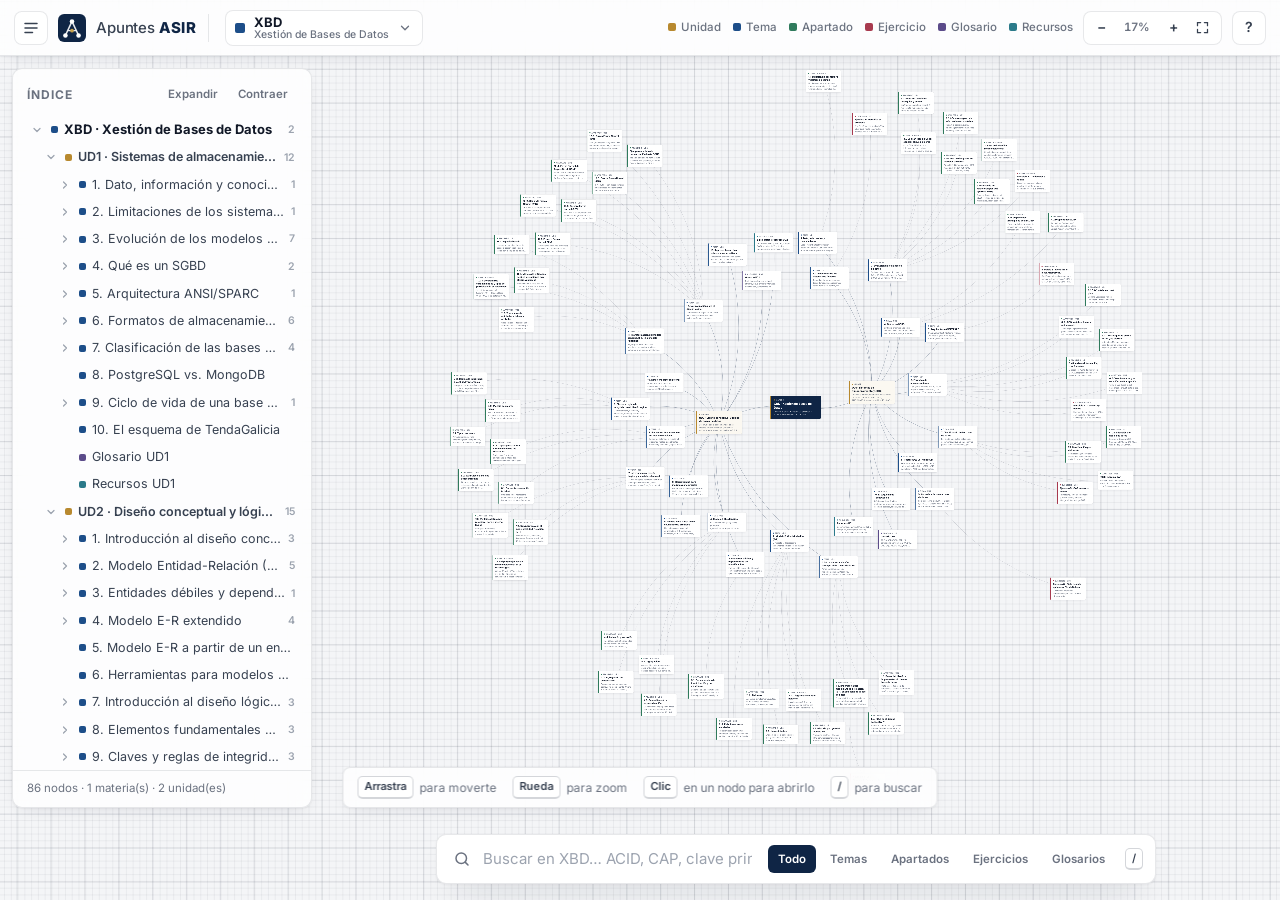
==== commit 97848bc1: "feat(mapa): integrar layout anti-solapamiento en la web (medidas reales tras render, aristas redibuj" ====
--- a/index.html
+++ b/index.html
@@ -151,6 +151,7 @@
   </div>
 
   <script src="parseados/manifest.js"></script>
+  <script src="assets/layout.js"></script>
   <script src="assets/app.js"></script>
 </body>
 </html>
--- a/assets/style.css
+++ b/assets/style.css
@@ -245,16 +245,21 @@
   box-shadow: var(--shadow);
   transform: translate(-50%, -50%);
   cursor: pointer;
-  transition: box-shadow .18s, transform .18s, opacity .25s, border-color .18s;
+  /* Sin transiciones de transform: al animarlas el navegador rasteriza la tarjeta en una capa
+     propia a la escala actual y el texto queda borroso (y así se quedaba). */
+  transition: box-shadow .18s, opacity .25s, border-color .18s;
 }
 .node::before {
   content: ''; position: absolute; left: -1px; top: -1px; bottom: -1px; width: 4px; border-radius: var(--r-sm) 0 0 var(--r-sm);
   background: var(--nc, var(--c-tema));
 }
-.node:hover { box-shadow: var(--shadow-lg); transform: translate(-50%, -50%) translateY(-2px); border-color: var(--stroke-2); }
+.node:hover { box-shadow: var(--shadow-lg); border-color: var(--stroke-2); }
 .node.active { border-color: var(--navy); box-shadow: 0 0 0 3px var(--focus), var(--shadow-lg); }
 .node.dim { opacity: .22; }
 .node.match { border-color: var(--brass); box-shadow: 0 0 0 3px rgba(184,137,47,.28), var(--shadow-lg); }
+/* Marcado por filtro de tipo (botones del buscador) */
+.node.kind-on { border-color: var(--nc); box-shadow: 0 0 0 3px color-mix(in srgb, var(--nc) 26%, transparent), var(--shadow-lg); }
+.node.kind-on .n-kind { color: var(--nc); }
 
 .node .n-kind { display: flex; align-items: center; gap: 6px; font-size: 10px; letter-spacing: .09em; text-transform: uppercase; color: var(--muted); font-weight: 700; }
 .node .n-kind i { width: 6px; height: 6px; border-radius: 1px; background: var(--nc); }
@@ -334,6 +339,19 @@
 .panel-body details[open] summary::before { transform: rotate(90deg); }
 .panel-body mark { background: #f3e2b3; color: #111; padding: 0 2px; border-radius: 2px; }
 
+/* Imágenes de los apuntes */
+.panel-body img { max-width: 100%; height: auto; display: block; border-radius: var(--r-sm); border: 1px solid var(--stroke); background: #fff; }
+.panel-body figure { margin: 14px 0; padding: 10px; border: 1px solid var(--stroke); border-radius: var(--r-sm); background: #fff; }
+.panel-body figure img { border: none; margin: 0 auto; cursor: zoom-in; max-height: 420px; object-fit: contain; }
+.panel-body figure.small img { max-height: 200px; }
+.panel-body figure.diagram { background: #fbfcfe; }
+.panel-body figcaption { margin-top: 8px; font-size: 12px; color: var(--muted); text-align: center; line-height: 1.45; }
+.panel-body .fig-row { display: grid; grid-template-columns: repeat(auto-fit, minmax(160px, 1fr)); gap: 10px; }
+.panel-body .fig-row figure { margin: 0; }
+.lightbox { position: fixed; inset: 0; z-index: 200; background: rgba(15,23,42,.82); display: flex; align-items: center; justify-content: center; padding: 24px; cursor: zoom-out; }
+.lightbox img { max-width: 100%; max-height: 100%; object-fit: contain; border-radius: var(--r-sm); background: #fff; box-shadow: var(--shadow-lg); }
+.lightbox figcaption { position: absolute; left: 0; right: 0; bottom: 16px; text-align: center; color: #fff; font-size: 13px; padding: 0 24px; }
+
 .box { border: 1px solid var(--stroke); border-left: 3px solid var(--bc, var(--accent)); border-radius: 0 var(--r-sm) var(--r-sm) 0; padding: 10px 14px; margin: 14px 0; background: #fff; position: relative; }
 .box-title { font-size: 11.5px; font-weight: 800; letter-spacing: .06em; text-transform: uppercase; margin-bottom: 4px; color: var(--bc, var(--accent)); }
 .box.def  { --bc: var(--c-tema); background: rgba(29,78,137,.045); }
@@ -412,10 +430,13 @@
 @media (min-width: 900px) {
   body.panel-open .search-wrap { left: calc((100vw - var(--panel-w) - 12px) / 2); width: min(720px, calc(100vw - var(--panel-w) - 48px)); }
   body.index-open.panel-open .search-wrap { left: calc(var(--index-w) + 12px + (100vw - var(--index-w) - var(--panel-w) - 24px) / 2); width: min(720px, calc(100vw - var(--index-w) - var(--panel-w) - 72px)); }
-  body.index-open.panel-open .search-filters { display: none; }
-  body.index-open.panel-open .search-wrap:focus-within .search-filters { display: none; }
   body.index-open:not(.panel-open) .search-wrap { left: calc(var(--index-w) + 12px + (100vw - var(--index-w) - 12px) / 2); }
   body.panel-open .hint { display: none; }
+}
+
+@media (min-width: 900px) and (max-width: 1500px) {
+  /* Con índice y panel abiertos no queda sitio para los filtros */
+  body.index-open.panel-open .search-filters { display: none; }
 }
 
 /* ---------- Modal ayuda ---------- */
